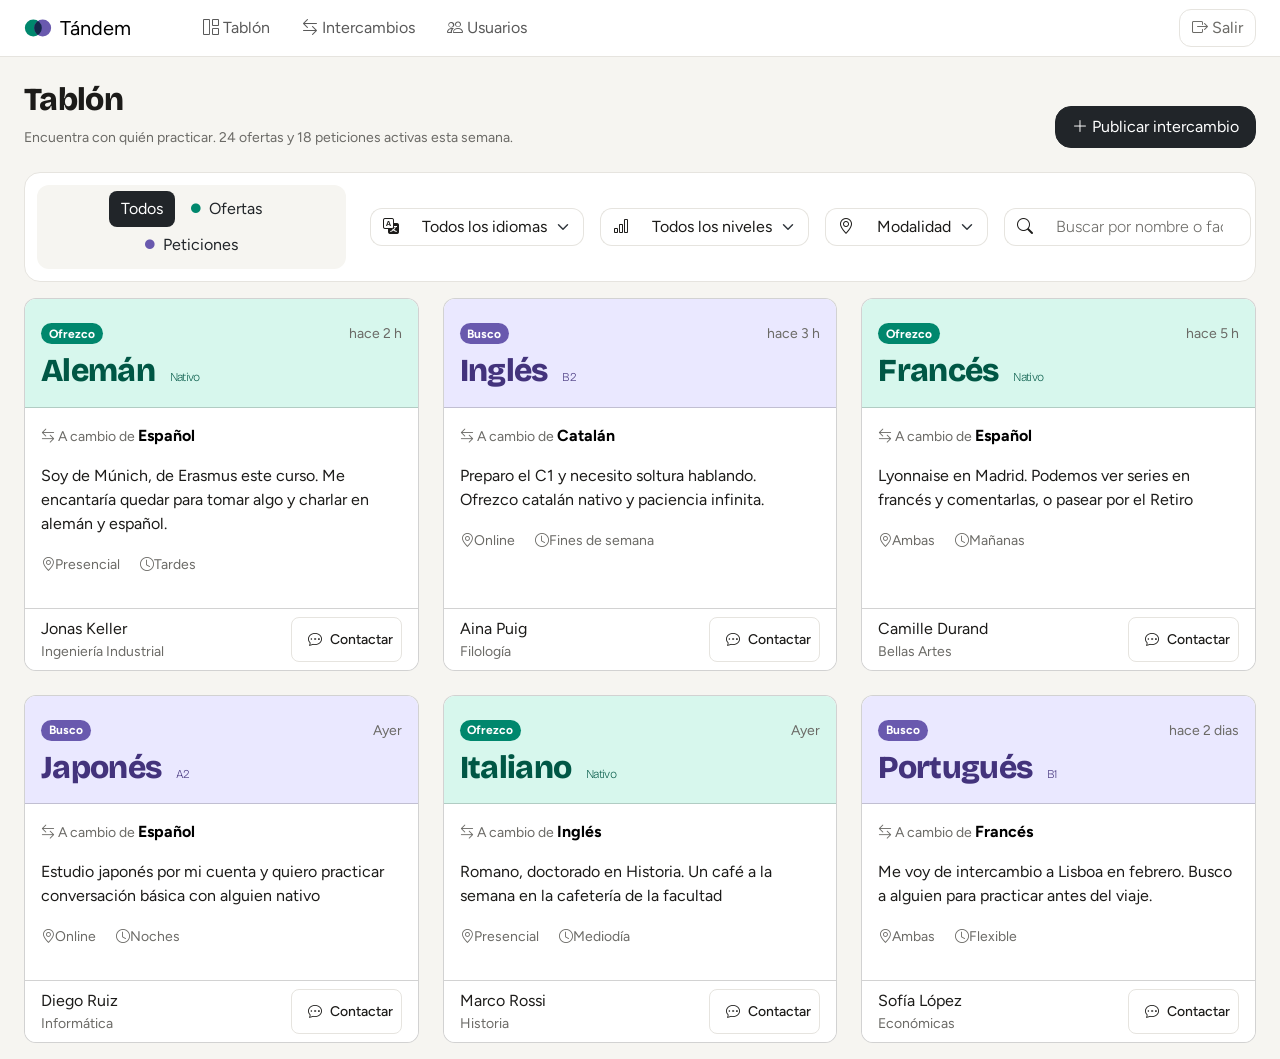
==== src/dashboard.html @ 91f394d4 "chore: Copia repo 00 a 01" ====
<!DOCTYPE html>
<html lang="es">
<head>
	<meta charset="UTF-8">
	<meta name="viewport" content="width=device-width, initial-scale=1.0">
	<title>Tablón · Tándem</title>
	<link rel="preconnect" href="https://fonts.googleapis.com">
	<link rel="preconnect" href="https://fonts.gstatic.com" crossorigin>
	<link href="https://fonts.googleapis.com/css2?family=Bricolage+Grotesque:opsz,wght@12..96,600;12..96,800&family=Figtree:wght@400;500;600&display=swap" rel="stylesheet">
	<link href="https://cdn.jsdelivr.net/npm/bootstrap@5.3.7/dist/css/bootstrap.min.css" rel="stylesheet" integrity="sha384-LN+7fdVzj6u52u30Kp6M/trliBMCMKTyK833zpbD+pXdCLuTusPj697FH4R/5mcr" crossorigin="anonymous">
	<link href="https://cdn.jsdelivr.net/npm/bootstrap-icons@1.13.2/font/bootstrap-icons.min.css" rel="stylesheet">
	<link href="../css/base.css" rel="stylesheet">
	<link href="../css/dashboard.css" rel="stylesheet">
	<script type="module" src="../js/dashboard.js"></script>
</head>
<body>
	<header class="navbar navbar-expand-lg sticky-top bg-white border-bottom">
		<div class="container-fluid px-4">
			<a class="navbar-brand d-flex align-items-center  gap-2" href="dashboard.html">
				<img src="../media/logo.svg" alt="" width="28" height="28">
				Tándem
			</a>
			<button class="navbar-toggler" type="button"
					data-bs-toggle="collapse"
					data-bs-target="#mainMenu"
					aria-controls="mainMenu"
					aria-expanded="false"
					aria-label="Abrir menu">
				<span class="navbar-toggler-icon"></span>
			</button>
			<div id="mainMenu" class="collapse navbar-collapse">
				<nav class="ms-lg-5">
					<ul class="navbar-nav gap-lg-3">
						<li class="nav-item"><a class="nav-link" href="./dashboard.html" aria-current="page">
							<i class="bi bi-grid-1x2" aria-hidden="true"></i>
								Tablón
							</a></li>
						<li class="nav-item"><a class="nav-link" href="./intercambios.html">
							<i class="bi bi-arrow-left-right" aria-hidden="true"></i>
								Intercambios
							</a></li>
						<li class="nav-item"><a class="nav-link" href="./usuarios.html">
							<i class="bi bi-people" aria-hidden="true"></i>
								Usuarios
							</a></li>
					</ul>
				</nav>
				<div class="d-flex ms-lg-auto align-items-center gap-lg-3">
					<span id="user-chip" class="d-none d-flex border rounded-5 shadow-sm p-2">
						<span id="user-initials" class="p-1 bg-black text-white rounded-circle"></span>
						<span id="user-email" class="p-1 small"></span>
					</span>
					<a href="./login.html" class="btn btn-logout">
					<i class="bi bi-box-arrow-right" aria-hidden="true"></i>
						Salir
					</a>
				</div>	
			</div>
		</div>
	</header>

	<main class="px-4 pt-4">
		<header class="d-lg-flex align-items-center justify-content-between mb-4">
			<div>
				<h1 class="fs-2 mb-2">Tablón</h1>
				<p class="text-body-secondary small mb-0">Encuentra con quién practicar. 24 ofertas y 18 peticiones activas esta semana.</p>
			</div>
			<button type="button" class="btn btn-dark py-2 px-3 mt-auto rounded-3 bi-plus-lg"> Publicar intercambio</button>
		</header>

		<search class="p-1 my-3  border rounded-3 bg-white">
			<form class="d-lg-flex align-items-center gap-lg-3" id="form-filter">
				<fieldset class="type-filter p-2" role="group">
					<legend class="visually-hidden">Tipo de intercambio</legend>
					<div class="btn bg-body border-0">
						<input type="radio" name="type" id="type-all" value="all" checked class="btn-check">
						<label for="type-all" class="btn btn-outline-dark rounded-1 border-0">Todos</label>

						<input type="radio" name="type" id="type-offer" value="offer" class="btn-check">
						<label for="type-offer" class="btn btn-outline-dark rounded-1 b border-0 d-inline-flex align-items-center gap-2">
								<i class="bi bi-circle-fill dot-offer"></i>Ofertas
						</label>

						<input type="radio" name="type" id="type-request" value="request" class="btn-check">
						<label for="type-request" class="btn btn-outline-dark rounded-1 b border-0 d-inline-flex align-items-center gap-2">
								<i class="bi bi-circle-fill dot-request"></i>Peticiones
						</label>

				</div>

				</fieldset>

				<label for="language-filter" class="visually-hidden">Idioma</label>
					<div class="input-group flex-nowrap w-auto">
						<span class="input-group-text bg-white border-end-0"><i class="bi bi-translate" aria-hidden="true"></i></span>
						<select id="language-filter" name="language" class="form-select w-auto bg-white border-start-0">
							<option value="all">Todos los idiomas</option>
						</select>
					</div>

				<label for="level-filter" class="visually-hidden">Nivel</label>
					<div class="input-group flex-nowrap w-auto">
						<span class="input-group-text bg-white border-end-0"><i class="bi bi-bar-chart" aria-hidden="true"></i></span>
						<select id="level-filter" name="level" class="form-select  w-auto bg-white bi-bar-chart border-start-0">
							<option value="all">Todos los niveles</option>
						</select>
					</div>

				<label for="modality-filter" class="visually-hidden">Modalidad</label>
					<div class="input-group flex-nowrap w-auto">
						<span class="input-group-text bg-white border-end-0"><i class="bi bi-geo-alt" aria-hidden="true"></i></span>
						<select id="modality-filter" name="modality" class="form-select w-auto bg-white border-start-0">
							<option value="all">Modalidad</option>
						</select>
					</div>

				<label for="search-filter" class="visually-hidden">Buscar</label>
				<div class="input-group flex-nowrap flex-grow-1 w-auto">
					<span class="input-group-text border-end-0 bg-white"><i aria-hidden="true" class="bi bi-search"></i></span>
					<input type="search" id="search-filter" name="q" placeholder="Buscar por nombre o facultad" class="form-control border-start-0 bg-white">
				</div>

			</form>
		</search>

		<ul id="card-list" class="row g-4 list-unstyled">
			<!-- Tarjetas renderizadas por JS -->
		</ul>

		<template id="card-template">
			<li class="col-12 col-md-6 col-lg-4">
				<article class="card h-100 bg-white">
					<header class="card-header">
						<div class="d-flex justify-content-between mt-3">
							<span class="badge" data-field="type"></span>
							<time data-field="date" class="text-body-secondary small"></time>
						</div>
						<h2 class="mt-2">
							<span data-field="language"></span>
							<span data-field="level" class="ms-2"></span>
						</h2>
					</header>

					<div class="card-body">
						<p class="text-body-secondary small mb-0 pb-3 bi bi-arrow-left-right"> A cambio de <strong data-field="exchange" class="fw-bold fs-6 text-black"></strong></p>
						<p data-field="description" class="me-1"></p>
						<p>
							<span data-field="modality" class="bi bi-geo-alt pe-3 text-body-secondary small"></span>
							<span data-field="availability" class="bi bi-clock text-body-secondary small"></span>
						</p>
					</div>

					<footer class="card-footer d-flex justify-content-between bg-white">
						<div>
							<span data-field="initials"></span>
							<p data-field="user-name" class="mb-0"></p>
							<p data-field="faculty" class="mb-0 text-body-secondary small"></p>
						</div>
						<button type="button" class="btn btn-contact btn-sm"
								 style="--bs-btn-padding-y: .5rem; --bs-btn-padding-x: .5rem;"><i class="bi bi-chat-dots mx-2"></i>Contactar</button>
					</footer>
				</article>
			</li>
		</template>
	</main>

	<script src="https://cdn.jsdelivr.net/npm/bootstrap@5.3.7/dist/js/bootstrap.bundle.min.js" integrity="sha384-ndDqU0Gzau9qJ1lfW4pNLlhNTkCfHzAVBReH9diLvGRem5+R9g2FzA8ZGN954O5Q" crossorigin="anonymous"></script>
</body>
</html>
---- css/base.css ----
:root {
	--color-offer: #00876d;
	--color-offer-bg: #d7f7ed;
	--color-offer-text: #005745;

	--color-request: #6959ae;
	--color-request-bg: #eae8ff;
	--color-request-text: #43337c;

	--color-danger: #c92f33;
	--color-danger-bg: #ffe7e4;
	--color-fondo-marca: #1e1d1c;

	/* Neutros */
	--color-ink: #1c1b19;
	--color-muted: #6b6a66;
	--color-border: #e6e4df;
	--color-surface: #ffffff;
	--color-page: #f6f5f1;
	--color-subtl: #f1efea;
	/* Tipografía */
	--font-heading: "Bricolage Grotesque", system-ui, sans-serif;
	--font-body: "Figtree", system-ui, sans-serif;

	/* Formas y sombras */
	--radius-sm: 0.5rem;
	--radius: 0.75rem;
	--radius-lg: 1rem;
	--radius-pill: 999px;
	--shadow-sm: 0 1px 2px rgb(0 0 0 / 0.05);
	--shadow: 0 4px 16px rgb(0 0 0 / 0.08);

	/* Animaciones */
	--transition: 150ms ease;

	/* Bootstrap variables */
	--bs-body-font-family: var(--font-body);
	--bs-body-color: var(--color-ink);
	--bs-body-bg: var(--color-page);
	--bs-body-bg-rgb: 246, 245, 241;
	--bs-secondary-color: var(--color-muted);
	--bs-border-color: var(--color-border);
	--bs-border-radius: var(--radius);
	--bs-border-radius-sm: var(--radius-sm);
	--bs-border-radius-lg: var(--radius-lg);
	--bs-danger: var(--color-danger);
}

h1,
h2,
h3,
h4,
h5,
h6 {
	font-family: var(--font-heading);
	font-weight: 800;
	letter-spacing: -0.02em;
}
---- css/dashboard.css ----
.btn-logout {
	--bs-btn-color: var(--color-muted);
	--bs-btn-border-color: var(--color-border);
	--bs-btn-hover-color: var(--color-danger);
	--bs-btn-hover-bg: var(--color-danger-bg);
	--bs-btn-hover-border-color: var(--color-danger);
	--bs-btn-active-color: var(--color-danger);
	--bs-btn-active-bg: var(--color-danger-bg);
	--bs-btn-active-border-color: var(--color-danger);
}

.btn-contact {
	--bs-btn-color: var(--color-ink);
	--bs-btn-bg: white;
	--bs-btn-border-color: var(--color-border);
	--bs-btn-hover-color: var(--color-ink);
	--bs-btn-hover-bg: var(--color-surface);
	--bs-btn-hover-border-color: var(--color-muted);
	--bs-btn-active-color: var(--color-ink);
	--bs-btn-active-bg: var(--color-border);
	--bs-btn-active-border-color: var(--color-muted);
	--bs-btn-padding-x: 0.875rem;
	--bs-btn-font-weight: 500;
}

.dot-offer {
	color: var(--color-offer);
	font-size: 0.6em;
}



.dot-request {
	color: var(--color-request);
	font-size: 0.6em;
}

#search-filter::placeholder {
	color: var(--color-muted);
	font-weight: 300;
}

[data-field="level"] {
	font-size: 0.75rem;
	font-weight: 200;

}

.offer {
	--type-main: var(--color-offer);
	--type-bg: var(--color-offer-bg);
	--type-text: var(--color-offer-text);
}

.request {
	--type-main: var(--color-request);
	--type-bg: var(--color-request-bg);
	--type-text: var(--color-request-text);
}

.card .badge {
	background-color: var(--type-main);
}

.card .card-header {
	background-color: var(--type-bg);
	color: var(--type-text)
}

.btn-contact {
	--bs-btn-hover-border-color: var(--type-text);
	--bs-btn-hover-bg: var(--type-bg)
}
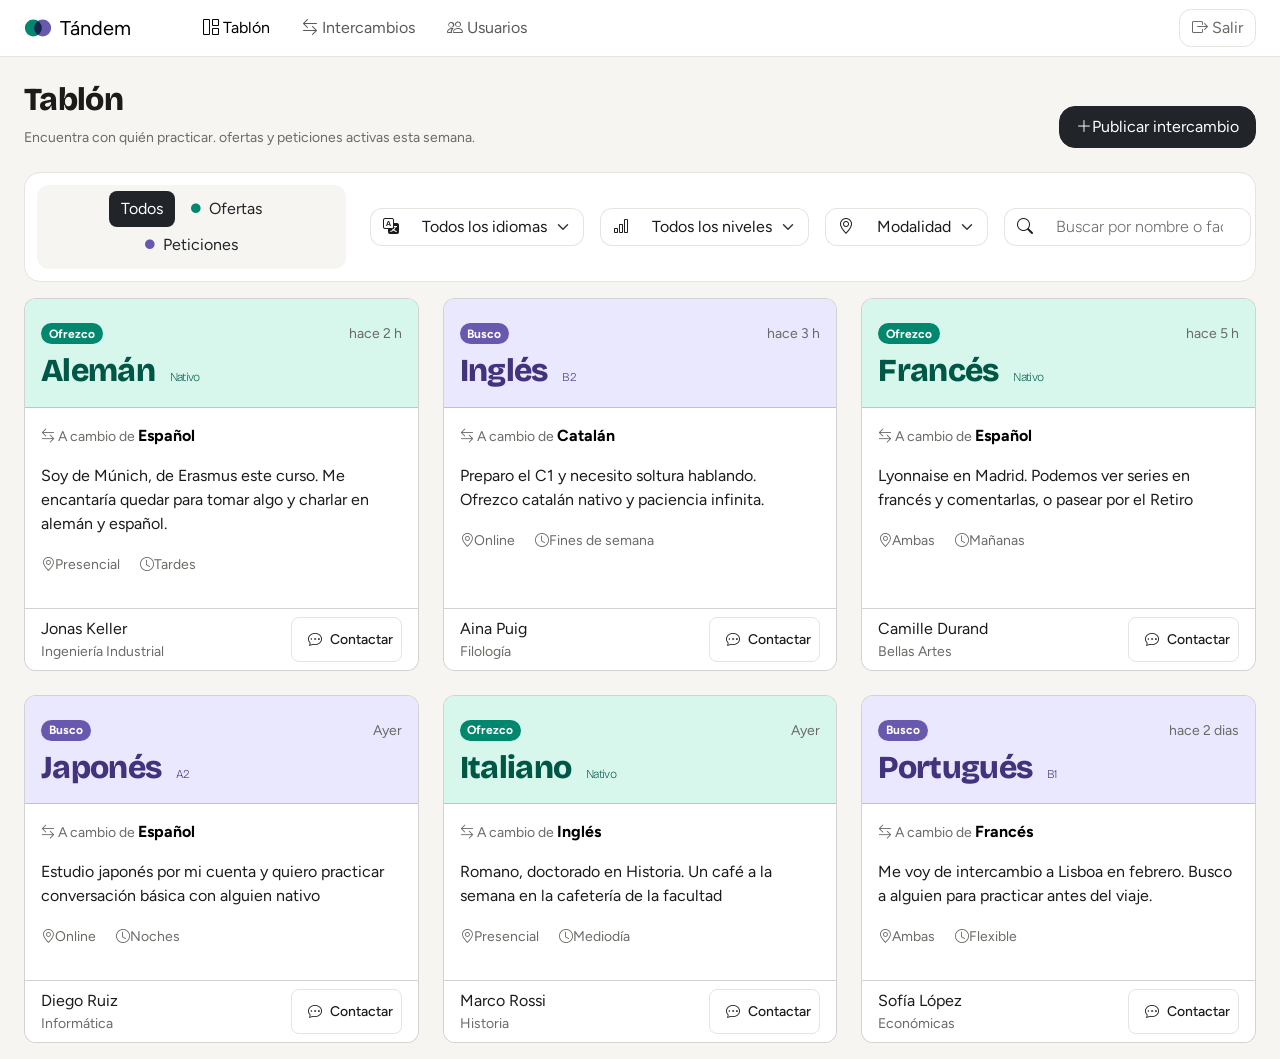
==== commit b0645c2b: "pre merge marc" ====
--- a/src/dashboard.html
+++ b/src/dashboard.html
@@ -32,7 +32,7 @@
 			<div id="mainMenu" class="collapse navbar-collapse">
 				<nav class="ms-lg-5">
 					<ul class="navbar-nav gap-lg-3">
-						<li class="nav-item"><a class="nav-link" href="./dashboard.html" aria-current="page">
+						<li class="nav-item"><a class="nav-link active" href="./dashboard.html" aria-current="page">
 							<i class="bi bi-grid-1x2" aria-hidden="true"></i>
 								Tablón
 							</a></li>
@@ -64,9 +64,9 @@
 		<header class="d-lg-flex align-items-center justify-content-between mb-4">
 			<div>
 				<h1 class="fs-2 mb-2">Tablón</h1>
-				<p class="text-body-secondary small mb-0">Encuentra con quién practicar. 24 ofertas y 18 peticiones activas esta semana.</p>
+				<p class="text-body-secondary small mb-0">Encuentra con quién practicar.  <span data-field="numero-ofertas-activas"></span> ofertas y <span data-field="numeros-peticiones-activas"></span>  peticiones activas esta semana.</p>
 			</div>
-			<button type="button" class="btn btn-dark py-2 px-3 mt-auto rounded-3 bi-plus-lg"> Publicar intercambio</button>
+			<a href="./intercambios.html" class="btn btn-dark py-2 px-3 mt-auto rounded-3 bi-plus-lg">Publicar intercambio</a>
 		</header>
 
 		<search class="p-1 my-3  border rounded-3 bg-white">
@@ -137,6 +137,7 @@
 							<time data-field="date" class="text-body-secondary small"></time>
 						</div>
 						<h2 class="mt-2">
+							<span data-field="title"></span> <!-- PROVISIONAL -->
 							<span data-field="language"></span>
 							<span data-field="level" class="ms-2"></span>
 						</h2>
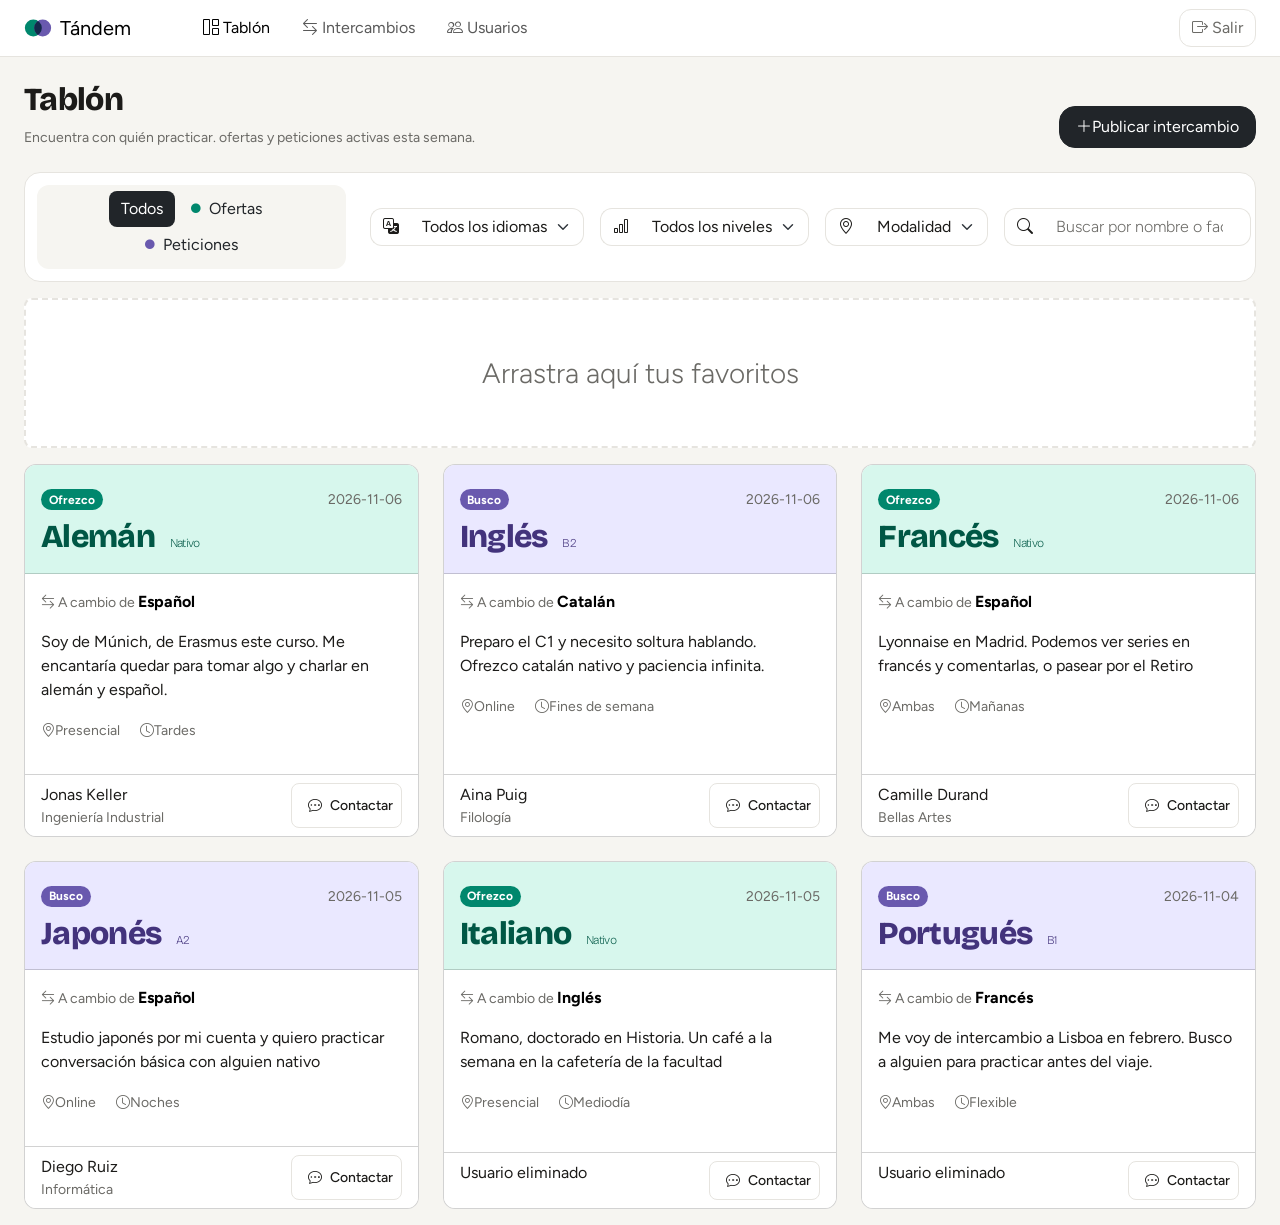
==== commit 453a01af: "feat(dashboard): añade zona de favoritos y reparto de tarjetas según selección - Segundo contenedor " ====
--- a/src/dashboard.html
+++ b/src/dashboard.html
@@ -123,9 +123,16 @@
 
 			</form>
 		</search>
+	
+		<div class="position-relative">
+			<p id="fav-empty" class="position-absolute top-50 start-50 translate-middle w-100 text-center pe-none text-muted m-0 fs-3 fw-light">Arrastra aquí tus favoritos</p>
+			<ul id="card-list-fav" class="row mx-0 g-4 mt-2 list-unstyled bg-white card-zone">
+				<!-- Tarjetas renderizadas zona favoritos -->
+			</ul>
+		</div>
 
-		<ul id="card-list" class="row g-4 list-unstyled">
-			<!-- Tarjetas renderizadas por JS -->
+		<ul id="card-list" class="row g-4 list-unstyled card-zone">
+			<!-- Tarjetas renderizadas zona comun -->
 		</ul>
 
 		<template id="card-template">
--- a/css/dashboard.css
+++ b/css/dashboard.css
@@ -71,3 +71,25 @@
 	--bs-btn-hover-border-color: var(--type-text);
 	--bs-btn-hover-bg: var(--type-bg)
 }
+
+#card-list-fav {
+	display: flex;
+	min-height: 150px;
+	align-items: center;
+	text-align: center;
+	border: 2px dashed var(--bs-border-color);
+	border-radius: 0.5rem;
+}
+
+.card-zone > li {
+	cursor: grab;
+}
+.card-zone > li:active {
+	cursor: grabbing;
+}
+
+.dragging {
+	opacity: 0.4;
+}
+
+
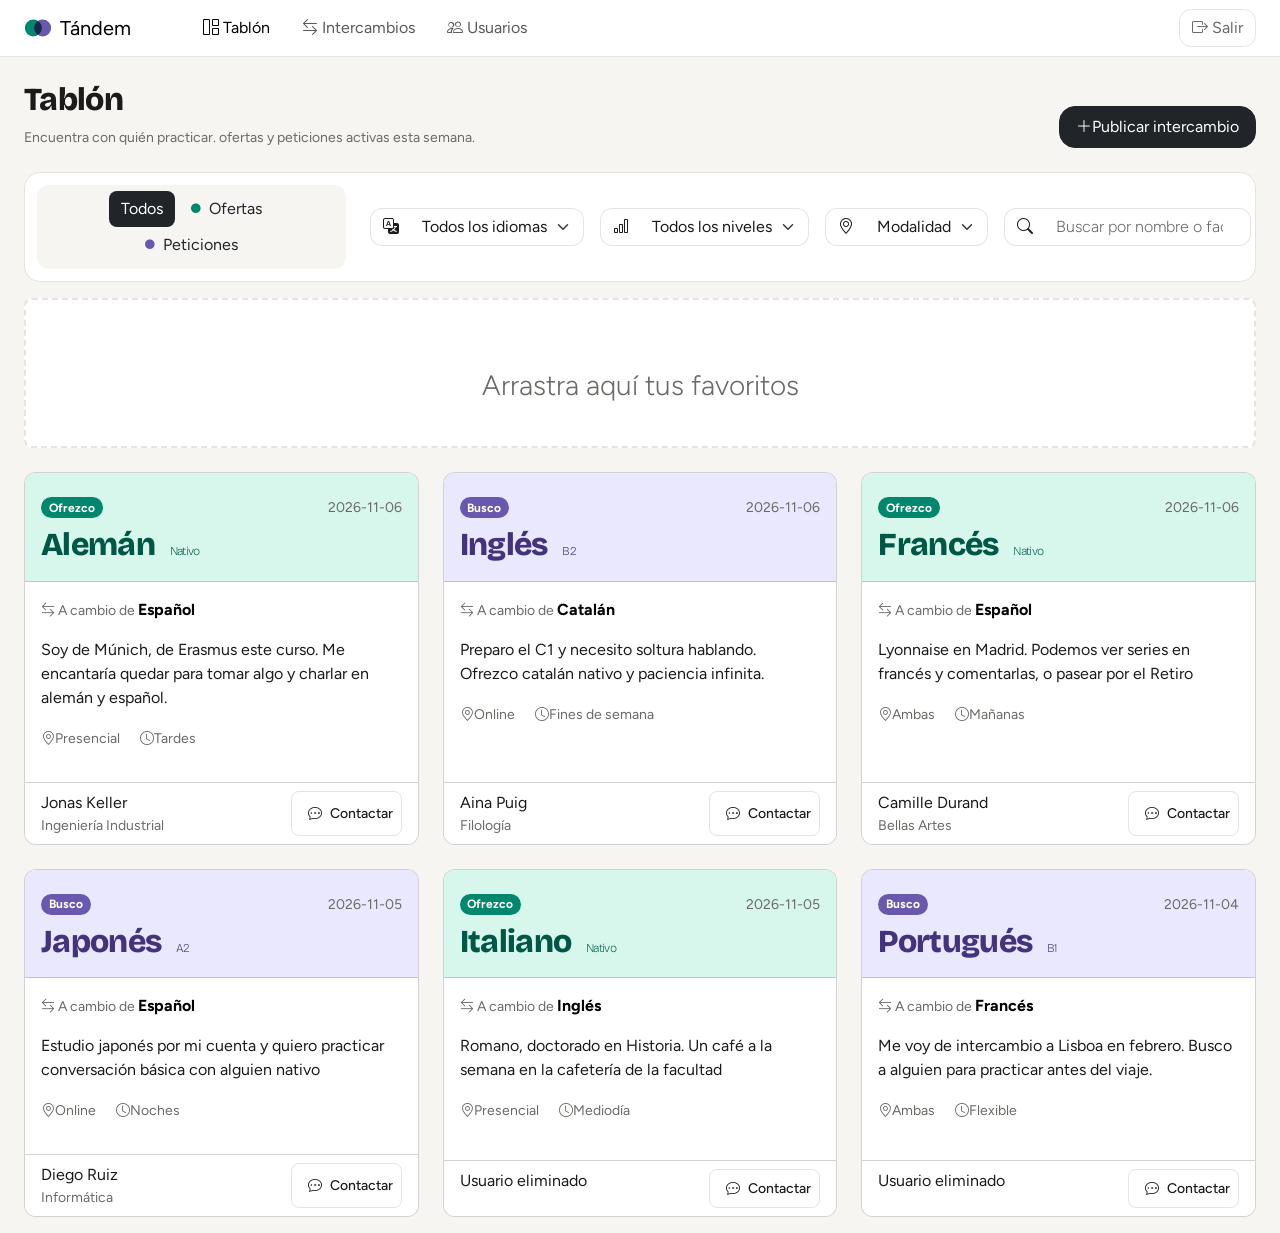
==== commit c803df34: "feat(dashboard): selecciona y deselecciona intercambios arrastrando entre zonas - drop actualiza el " ====
--- a/src/dashboard.html
+++ b/src/dashboard.html
@@ -124,7 +124,7 @@
 			</form>
 		</search>
 	
-		<div class="position-relative">
+		<div class="position-relative pb-2">
 			<p id="fav-empty" class="position-absolute top-50 start-50 translate-middle w-100 text-center pe-none text-muted m-0 fs-3 fw-light">Arrastra aquí tus favoritos</p>
 			<ul id="card-list-fav" class="row mx-0 g-4 mt-2 list-unstyled bg-white card-zone">
 				<!-- Tarjetas renderizadas zona favoritos -->
--- a/css/dashboard.css
+++ b/css/dashboard.css
@@ -72,12 +72,13 @@
 	--bs-btn-hover-bg: var(--type-bg)
 }
 
+.card-zone {
+	min-height: 150px;
+}
+
 #card-list-fav {
-	display: flex;
-	min-height: 150px;
-	align-items: center;
-	text-align: center;
 	border: 2px dashed var(--bs-border-color);
+	padding-bottom: var(--bs-gutter-y);
 	border-radius: 0.5rem;
 }
 
@@ -92,4 +93,12 @@
 	opacity: 0.4;
 }
 
+#card-list-fav.active-zone {
+	outline: 2px solid var(--bs-primary);
+	outline-offset: -2px;
+	border-radius: 0.5rem;
+}
 
+.active-zone > * {
+	pointer-events: none;
+}
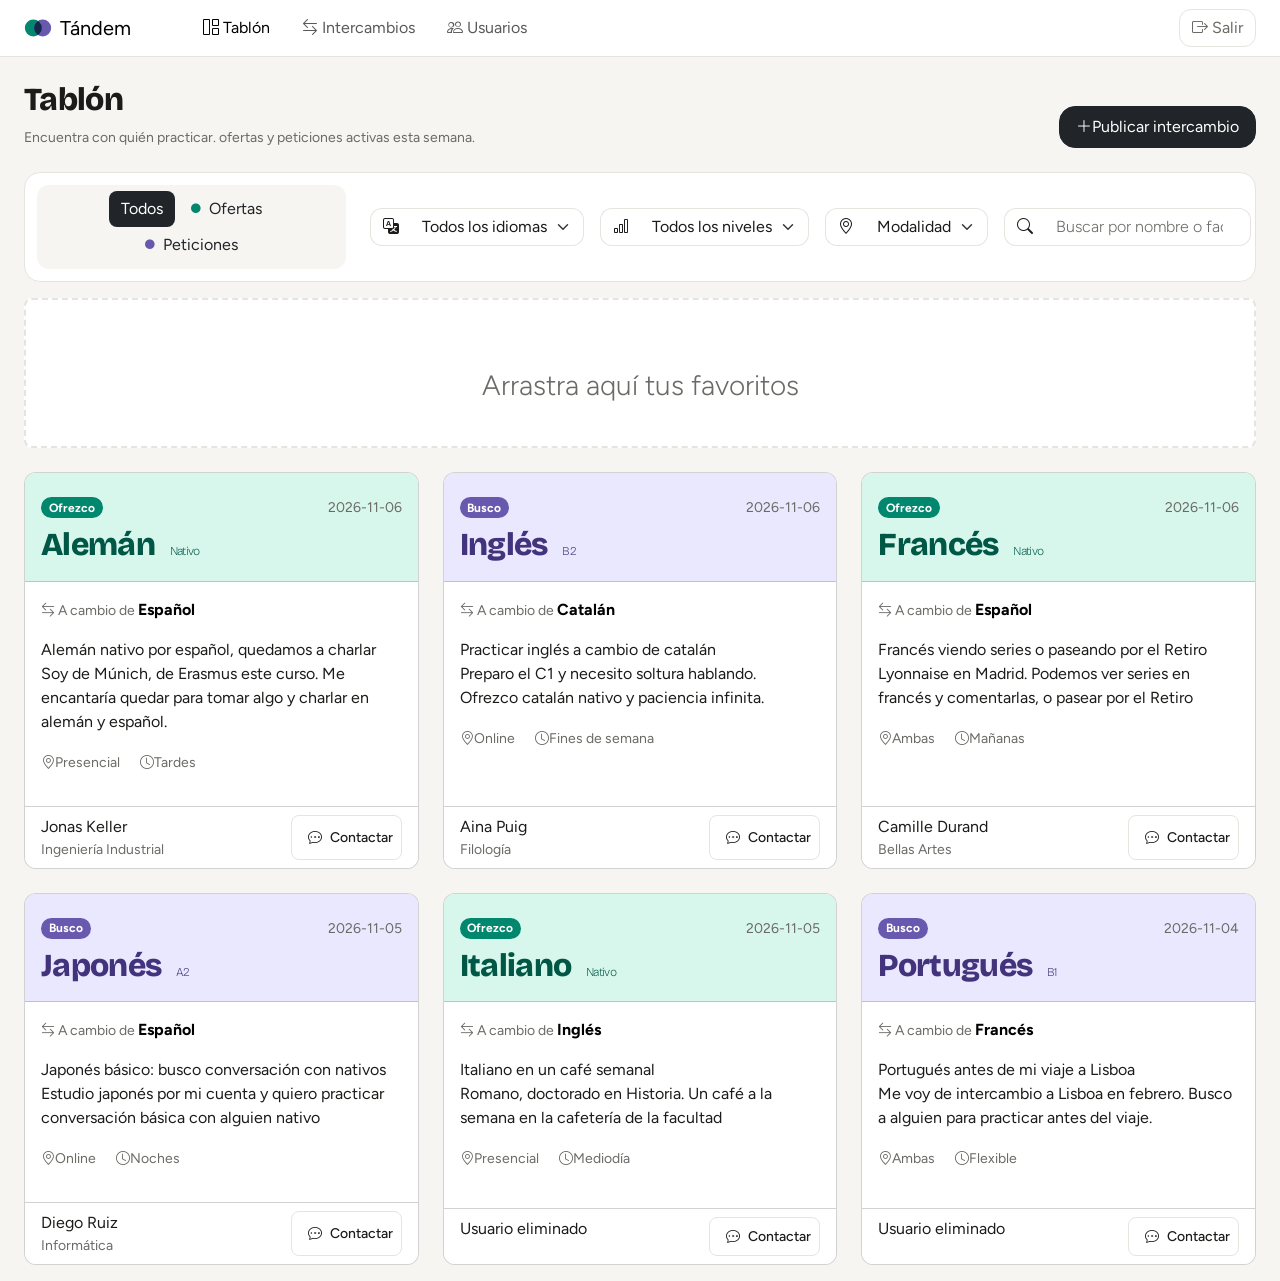
==== commit c5f55bcc: "feat(dashboard): avisa al usuario si falla la carga o el guardado de la selección - añade el aviso #" ====
--- a/src/dashboard.html
+++ b/src/dashboard.html
@@ -68,7 +68,7 @@
 			</div>
 			<a href="./intercambios.html" class="btn btn-dark py-2 px-3 mt-auto rounded-3 bi-plus-lg">Publicar intercambio</a>
 		</header>
-
+		<div id="mensaje-error" class="alert alert-danger d-none" role="alert"></div>
 		<search class="p-1 my-3  border rounded-3 bg-white">
 			<form class="d-lg-flex align-items-center gap-lg-3" id="form-filter">
 				<fieldset class="type-filter p-2" role="group">
@@ -144,7 +144,6 @@
 							<time data-field="date" class="text-body-secondary small"></time>
 						</div>
 						<h2 class="mt-2">
-							<span data-field="title"></span> <!-- PROVISIONAL -->
 							<span data-field="language"></span>
 							<span data-field="level" class="ms-2"></span>
 						</h2>
@@ -152,6 +151,7 @@
 
 					<div class="card-body">
 						<p class="text-body-secondary small mb-0 pb-3 bi bi-arrow-left-right"> A cambio de <strong data-field="exchange" class="fw-bold fs-6 text-black"></strong></p>
+						<span data-field="title" class="mb-4"></span> <!-- PROVISIONAL -->
 						<p data-field="description" class="me-1"></p>
 						<p>
 							<span data-field="modality" class="bi bi-geo-alt pe-3 text-body-secondary small"></span>
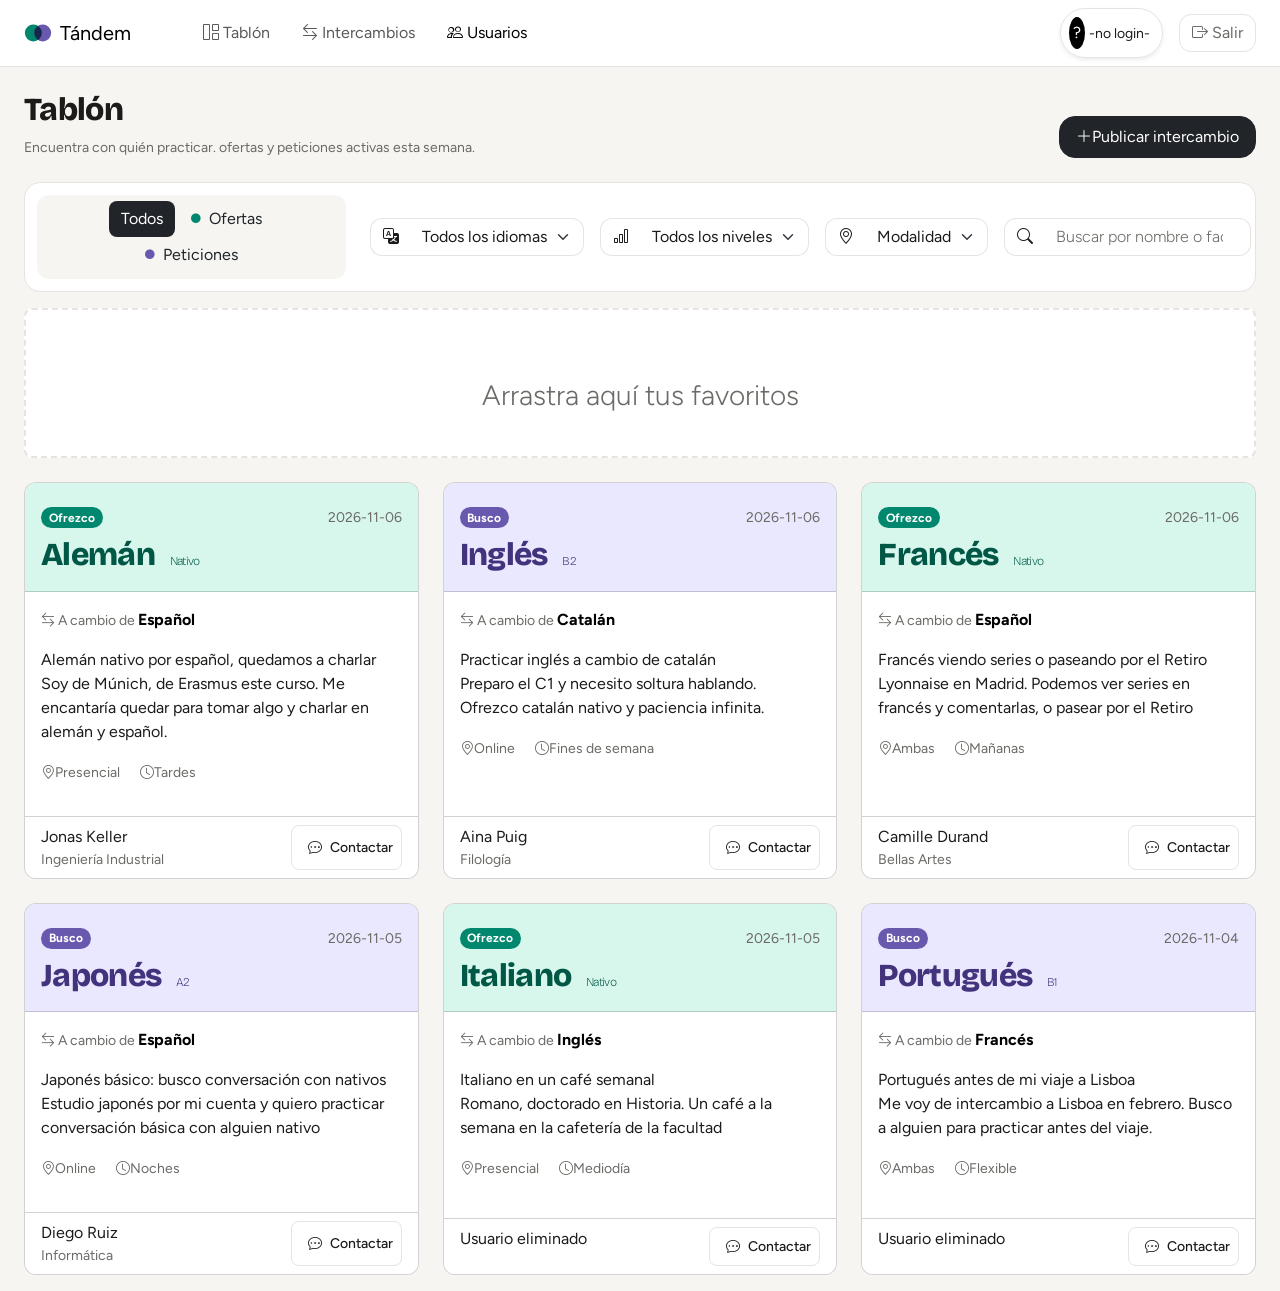
==== commit c8a8d608: "refacto: unificacion de todas las barras de opciones  y gestion de mostrar usuario activo" ====
--- a/src/dashboard.html
+++ b/src/dashboard.html
@@ -17,7 +17,7 @@
 <body>
 	<header class="navbar navbar-expand-lg sticky-top bg-white border-bottom">
 		<div class="container-fluid px-4">
-			<a class="navbar-brand d-flex align-items-center  gap-2" href="dashboard.html">
+			<a class="navbar-brand d-flex align-items-center gap-2" href="dashboard.html">
 				<img src="../media/logo.svg" alt="" width="28" height="28">
 				Tándem
 			</a>
@@ -32,34 +32,33 @@
 			<div id="mainMenu" class="collapse navbar-collapse">
 				<nav class="ms-lg-5">
 					<ul class="navbar-nav gap-lg-3">
-						<li class="nav-item"><a class="nav-link active" href="./dashboard.html" aria-current="page">
+						<li class="nav-item"><a class="nav-link" href="dashboard.html">
 							<i class="bi bi-grid-1x2" aria-hidden="true"></i>
 								Tablón
 							</a></li>
-						<li class="nav-item"><a class="nav-link" href="./intercambios.html">
+						<li class="nav-item"><a class="nav-link" href="intercambios.html">
 							<i class="bi bi-arrow-left-right" aria-hidden="true"></i>
 								Intercambios
 							</a></li>
-						<li class="nav-item"><a class="nav-link" href="./usuarios.html">
+						<li class="nav-item"><a class="nav-link active" href="usuarios.html" aria-current="page">
 							<i class="bi bi-people" aria-hidden="true"></i>
 								Usuarios
 							</a></li>
 					</ul>
 				</nav>
-				<div class="d-flex ms-lg-auto align-items-center gap-lg-3">
-					<span id="user-chip" class="d-none d-flex border rounded-5 shadow-sm p-2">
-						<span id="user-initials" class="p-1 bg-black text-white rounded-circle"></span>
-						<span id="user-email" class="p-1 small"></span>
+			<div class="d-flex ms-lg-auto align-items-center gap-lg-3">
+										<span class="d-flex align-items-center border rounded-5 shadow-sm p-2">
+						<span id="active-user-initials" class="p-1 bg-black text-white rounded-circle">?</span>
+						<span id="usuarioActivo" class="p-1 small">-no login-</span>
 					</span>
-					<a href="./login.html" class="btn btn-logout">
-					<i class="bi bi-box-arrow-right" aria-hidden="true"></i>
+					<a id="logout-link" href="./login.html" class="btn btn-logout">
+						<i class="bi bi-box-arrow-right" aria-hidden="true"></i>
 						Salir
 					</a>
 				</div>	
 			</div>
 		</div>
 	</header>
-
 	<main class="px-4 pt-4">
 		<header class="d-lg-flex align-items-center justify-content-between mb-4">
 			<div>
